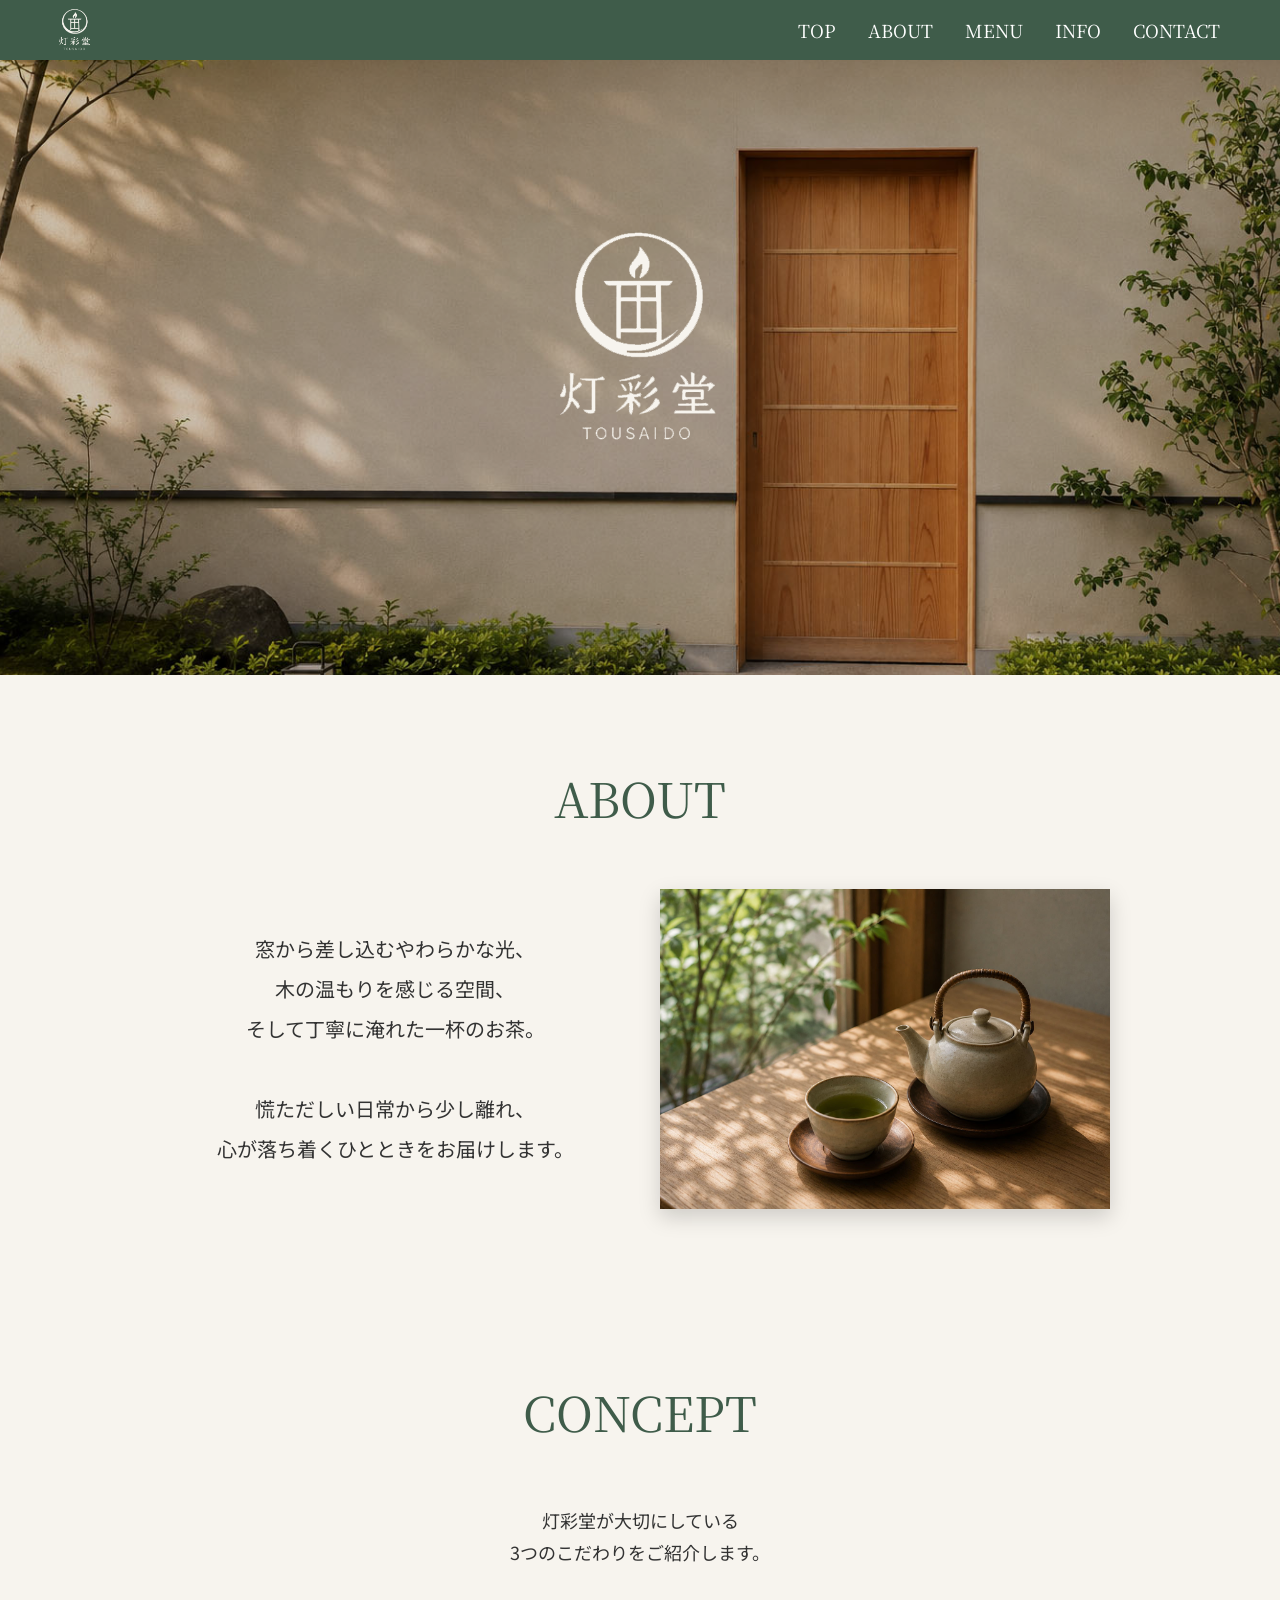
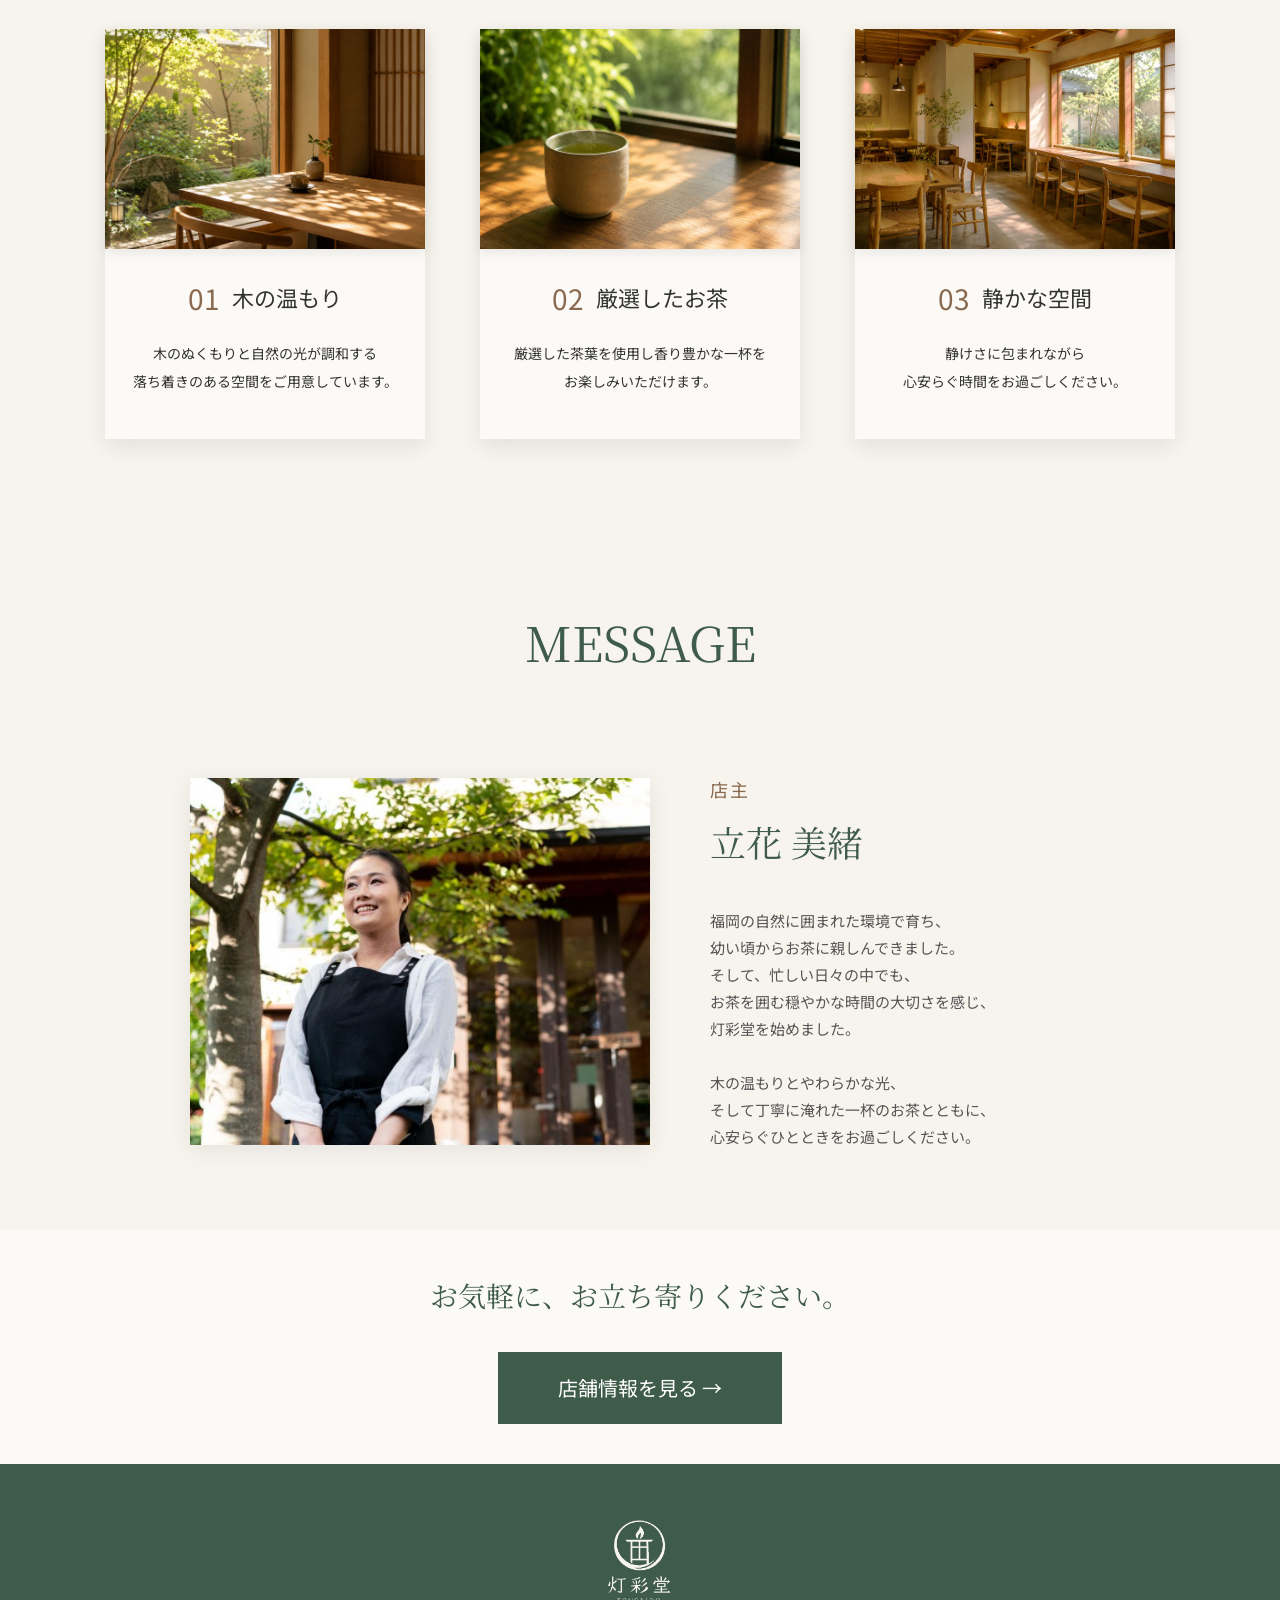
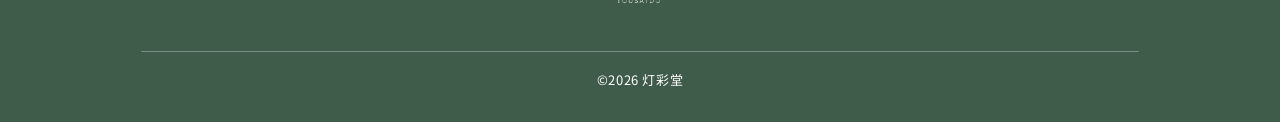
==== about.html @ c16ab64c "first commit" ====
<!DOCTYPE html>
<html lang="ja">
<head>
    <meta charset="UTF-8">
    <meta name="viewport" content="width=device-width, initial-scale=1.0">
    <title>灯彩堂</title>
    <link rel="preconnect" href="https://fonts.googleapis.com">
    <link rel="preconnect" href="https://fonts.gstatic.com" crossorigin>
    <link href="https://fonts.googleapis.com/css2?family=Noto+Sans+JP:wght@300;400;500&family=Noto+Serif+JP:wght@400;500;600&display=swap" rel="stylesheet">
    <link rel="stylesheet" href="css/reset.css">
    <link rel="stylesheet" href="css/style.css">
    <script src="js/script.js" defer></script>
</head>
<body>
    <header class="header-top">
        <h1 class="header-logo">
            <a href="index.html">
                <img src="image/logo/logo-white2.png" alt="灯彩堂">
            </a>
        </h1>
           <button class="hamburger">
                <span></span>
                <span></span>
                <span></span>
           </button>
            <nav class="header-nav">
                <ul>
                    <li class="nav-item"><a href="index.html">TOP</a></li>
                    <li class="nav-item"><a href="about.html">ABOUT</a></li>
                    <li class="nav-item"><a href="menu.html">MENU</a></li>
                    <li class="nav-item"><a href="info.html">INFO</a></li>
                    <li class="nav-item"><a href="contact.html">CONTACT</a></li>
                </ul>
            </nav>
    </header>
    <main>
    <!-- FVここから↓↓ -->
            <section id="fv">
                <div class="fv-images">
                    <img src="image/top-image.jpg" alt="店外の様子">
                </div>
                <div class="fv-content">
                    <h1>
                        <a href="index.html">
                            <img src="image/logo/logo-white2.png" alt="灯彩堂のロゴ">
                        </a>
                    </h1>
                </div>
            </section>
    <!-- FVここまで↑↑ -->

    <!-- ABOUTここから↓↓ -->
     <section id="about">
         <div class="container">
            <div class="section-title">
                <h2>ABOUT</h2>
            </div>
            <div class="about-inner">
                <p class="about-text fade-up">
                    窓から差し込むやわらかな光、<br>
                    木の温もりを感じる空間、<br>
                    そして丁寧に淹れた一杯のお茶。<br>
                    <br>
                    慌ただしい日常から少し離れ、<br>
                    心が落ち着くひとときをお届けします。
                </p>
                <div class="about-image fade-up">
                    <img src="image/about-tea-window.jpg" alt="急須とお茶">
                </div>
            </div>
         </div>
     </section>
    <!-- ABOUTここまで↑↑ -->

    <!-- CONCEPTここから↓↓ -->
     <section id="concept">
        <div class="container">
            <div class="section-title">
                <h2>CONCEPT</h2>
            </div>
            <p class="concept-text fade-up">
                灯彩堂が大切にしている<br>3つのこだわりをご紹介します。
            </p>
            <div class="concept-list">
                <article class="concept-card fade-up">
                    <div class="concept-image">
                        <img src="image/about-concept-01.jpg" alt="窓際席">
                    </div>
                    <div class="concept-content">
                         <div class="concept-heading">
                            <h3 class="number">01</h3>
                                <div class="concept-name">木の温もり</div>
                        </div>
                        <p class="concept-description">
                            木のぬくもりと自然の光が調和する<span class="pc-br"><br></span>
                            落ち着きのある空間をご用意しています。
                        </p>
                    </div>
                </article>
                <article class="concept-card fade-up">
                    <div class="concept-image">
                        <img src="image/about-concept-02.jpg" alt="お茶">
                    </div>
                    <div class="concept-content">
                         <div class="concept-heading">
                            <h3 class="number">02</h3>
                            <div class="concept-name">厳選したお茶</div>
                        </div>
                            <p class="concept-description">
                              厳選した茶葉を使用し香り豊かな一杯を<span class="pc-br"><br></span>
                              お楽しみいただけます。
                            </p>
                    </div>
                </article>
                <article class="concept-card fade-up">
                    <div class="concept-image">
                        <img src="image/info-interior-main.jpg" alt="店内の様子">
                    </div>
                    <div class="concept-content">
                         <div class="concept-heading">
                            <h3 class="number">03</h3>
                            <div class="concept-name">静かな空間</div>
                        </div>
                            <p class="concept-description">
                                静けさに包まれながら<br>
                                心安らぐ時間をお過ごしください。
                            </p>
                    </div>
                </article>
            </div>
        </div>
     </section>
    <!-- CONCEPTここまで↑↑ -->

    <!-- MESSAGEここから↓↓ -->
     <section id="message">
        <div class="container">
            <div class="section-title">
                <h2>MESSAGE</h2>
            </div>
                <div class="message-wrapper">
                    <div class="message-image fade-up">
                        <img src="image/about-message.jpg" alt="店主からのメッセージ">
                    </div>
                    <div class="message-content fade-up">
                        <div class="owner-profile">
                           <p class="owner-label">店主</p>
                              <h3 class="owner-name">立花 美緒</h3>
                        </div>
                        <p class="owner-description">
                            福岡の自然に囲まれた環境で育ち、<br>幼い頃からお茶に親しんできました。<br>
                            そして、忙しい日々の中でも、<br>
                            お茶を囲む穏やかな時間の大切さを感じ、<br>
                            灯彩堂を始めました。<br>
                            <br>
                            木の温もりとやわらかな光、<br>
                            そして丁寧に淹れた一杯のお茶とともに、<br>
                            心安らぐひとときをお過ごしください。
                        </p>
                    </div>
                </div>
        </div>
     </section>
    <!-- MESSAGEここまで↑↑ -->

    <!-- CTAここから↓↓ -->
    <section id="cta">
        <div class="container">
            <div class="cta-content">
                <h2>お気軽に、お立ち寄りください。</h2>
                        <a href="info.html" class="cta-btn">店舗情報を見る →</a>
            </div>
       </div>   
    </section>
    <!-- CTAここまで↑↑ -->
    </main>
        <a href="#fv" class="page-top">
            ↑
            <span>TOP</span>
        </a>
    <footer>
        
        <div class="footer-logo">
            <img src="image/logo/logo-white2.png" alt="灯彩堂のロゴ">
        </div>
        <hr>
        <p class="copyright">&copy;2026 灯彩堂</p>
    </footer>
</body>
---- css/style.css ----
@charset "UTF-8";
/* ==========================
   共通設定
========================== */
html{
    scroll-behavior: smooth;
}
body{
    font-family: "Noto Sans JP", sans-serif;
    font-size: 16px;
    line-height: 1.8;
    color: #333333;
    background-color: #F7F4EE;
}
img{
    width: 100%;
    display: block;
}
a{
    text-decoration: none;
    color: inherit;
}
li{
    list-style: none;
}
body{
    overflow-x: hidden;
}
/* ==========================
   共通レイアウト
========================== */

section{
    padding: 80px 20px;
}
.container{
    max-width: 1200px;
    margin: 0 auto;
}
/* ==========================
   共通見出し
========================== */
.section-title{
    text-align: center;
    margin-bottom: 48px;
}
.section-title h2{
    font-family: "Noto Serif JP", serif;
    font-size: 32px;
    color: #3F5C4A;
}
/* ==========================
HEADER
========================== */
.header-top{
    position: fixed;
    top: 0;
    left: 0;
    width: 100%;
    height: 60px;
    background-color: #3F5C4A;
    z-index: 1000;
}
.header-logo{
    display: none;
}
.hamburger{
    position: absolute;
    top: 20px;
    right: 20px;
    background: none;
    border: none;
    cursor: pointer; 
    z-index: 1000;
}
.hamburger span{
    display: block;
    width: 28px;
    height: 2px;
    background-color: #ffffff;
    margin-bottom: 8px;
    transition: 0.3s;
}
.hamburger span:last-child{
    margin-bottom: 0;
}
/* ==========================
SP HEADER
========================== */
.header-nav{
    position: fixed;
    top: 0;
    left: 0;
    width: 100%;
    height: 100vh;
    background-color: #3F5C4A;
    transform: translateX(100%);
    transition: transform 0.8s ease-in-out;
    z-index: 999;
}
.header-nav.active{
    transform: translateX(0);
}
.header-nav ul{
    height: 100vh;
    display: flex;
    flex-direction: column;
    justify-content: center;
    text-align: center;
    font-size: 24px;
    padding-top: 40px;
}
.nav-item{
    opacity: 0;
    transform: translateY(20px);
}
.header-nav.active .nav-item{
    opacity: 1;
    transform: translateY(0);
    transition: all 0.8s ease;
}
.header-nav.active .nav-item:nth-child(1){
    transition-delay: 0.1s;
}
.header-nav.active .nav-item:nth-child(2){
    transition-delay: 0.2s;
}
.header-nav.active .nav-item:nth-child(3){
    transition-delay: 0.3s;
}
.header-nav.active .nav-item:nth-child(4){
    transition-delay: 0.4s;
}
.header-nav.active .nav-item:nth-child(5){
    transition-delay: 0.5s;
}
.header-nav li{
    margin-bottom: 24px;
}
.header-nav a{
    color: #ffffff;
    font-family: "Noto Serif JP", serif;
    position: relative;
    transition: opacity 0.3s ease;
}
.header-nav a::after{
    content: "";
    position: absolute;
    left: 0%;
    bottom: -5px;
    width: 100%;
    height: 1px;
    background-color: #ffffff;
    transform: scaleX(0);
    transition: transform 0.5s ease;
}
.header-nav a:hover::after{
    transform: scaleX(1);
    opacity: 0.8;
}
.hamburger.active span:nth-child(1){
    transform: rotate(45deg);
    position: relative;
    top: 10px;
}
.hamburger.active span:nth-child(2){
    opacity: 0;
}
.hamburger.active span:nth-child(3){
    transform: rotate(-45deg);
    position: relative;
    top: -10px;
}
/* ==========================
   FV
========================== */
#fv{
    height: 100vh;
    position: relative;
    padding: 0;
}
#fv::after{
    content: "";
    position: absolute;
    top: 0;
    left: 0;
    width: 100%;
    height: 100%;
    background-color: rgba(0,0,0,0.2);
    z-index: 1;
}
.fv-images{
    height: 100%;
    width: 100%;
    overflow: hidden;
    position: relative;
    z-index: 0;
}
.fv-images img{
    width: 100%;
    height: 100%;
    object-fit: cover;
    object-position: 70% 20%;
    transform: scale(1.15);
    position: absolute;
    top: 0;
    left: 0;
    opacity: 0;
    transition: opacity 2s ease;
}       
.fv-images img.active{
    opacity: 1;
}
.fv-content{
    position: absolute;
    top: 50%;
    left: 50%;
    transform: translate(-50%, -50%);
    z-index: 2;
}

.fv-content h1 img{
    width: 250px;
}
.fv-scroll{
    position: absolute;
    bottom: 25px;
    left: 50%;
    transform: translateX(-50%);
    font-size: 12px;
    color: #ffffff;
    letter-spacing: 0.1em;
    z-index: 2;
}
.fv-scroll::after{
    content: "";
    display: block;
    width: 1px;
    height: 80px;
    background-color: #ffffff;
    margin: 8px auto 0;
    animation: scrollLine 3s ease-in-out infinite;
}
/* ==========================
   ABOUT
========================== */
#about{
    text-align: center;
}
.top-about-text{
    font-size: 14px;
    max-width: 320px;
    margin: 0 auto 32px;
}
.top-about-image{
    width: 90%;
    margin: 0 auto 24px;
}
.top-about-image img{
    box-shadow: 0 8px 20px rgba(0,0,0,0.17);
}
.top-about-link a{
    display: inline-block;
    border-bottom: 1px solid #8A6A4F;
    padding-bottom: 5px;
    padding: 0 12px 4px;
}
.top-about-link{
    margin-top: 32px;
    text-align: center;
 
}
/* ==========================
   MENU
========================== */
#menu{
    text-align: center;
}
.menu-text{
    margin-bottom: 40px;
    font-size: 14px;
}
.menu-card{
    background-color: #FCFAF6;
    box-shadow: 0 8px 20px rgba(0,0,0,0.18);
    margin-bottom: 24px;
    padding-bottom: 20px;
    overflow: hidden;
}
.menu-card img{
    margin-bottom: 16px;
}
.menu-card h3{
    font-size: 18px;
    margin-bottom: 8px;
}
.menu-description{
    font-size: 13px;
    padding: 0 16px;
}
.menu-price{
    font-size: 16px;
}
.menu-link{
    text-align: center;
    margin-top: 32px;
    padding: 0 12px 4px;
}
.menu-link a{
    display: inline-block;
    padding-bottom: 4px;
    border-bottom: 1px solid #8A6A4F;
    font-size: 14px;
}
.matcha{
    width: 130%;
    transform: translateX(-30px);
}
.hojicha{
    width: 140%;
    transform: translateX(-3px);
}
.parfait{
    width: 100%;
}
/* ==========================
   INFO
========================== */

#info{
    text-align: center;
}
.info-text{
    margin-bottom: 40px;
    font-size: 14px;
}
.info-image,
.info-map{
    width: 90%;
    margin: 0 auto 30px;
    height: 300px;
} 
.info-map iframe{
    width: 100%;
    height: 100%;
    display: block;
    box-shadow: 0 8px 20px rgba(0,0,0,0.18);
}
.info-image img,
.info-map img{
    box-shadow: 0 8px 20px rgba(0,0,0,0.18);
}
.info-image img{
    height: 100%;
    object-fit: cover;
}
.info-right{
    margin-bottom: 24px;
}
.info-card{
    width: 90%;
    margin: 0 auto 32px;
    background-color: #FCFAF6;
    box-shadow: 0 8px 20px rgba(0,0,0,0.18);
    padding: 36px;
}
.info-item{
    display: flex;
    gap: 16px;
    text-align: left;
    margin-bottom: 24px;
    align-items: center;
}
.info-item:last-child{
    margin-bottom: 0;
}
.info-item img{
    width: 25px;
    height: 25px;
    flex-shrink: 0;
    margin-top: 4px;
}
.info-link{
    text-align: center;
    margin-top: 32px;
}
.info-link a{
    display: inline-block;
    font-size: 14px;
    padding: 0 12px 4px;
    border-bottom: 1px solid #8A6A4F;
}
/* ==========================
   CONTACT
========================== */
#contact{
    text-align: center;
}
.contact-text{
    font-size: 14px;
    margin-bottom: 40px;
}
form{
    width: 90%;
    margin: 0 auto;
}
.form-group{
    margin-bottom: 24px;
    text-align: left;
}
.form-group label{
    display: block;
    margin-bottom: 8px;
    font-size: 14px;
    font-weight: 500;
}
.form-group input,
.form-group textarea{
    width: 100%;
    padding: 14px;
    border: 1px solid #D8D2C8;
    background-color: #FCFAF6;
    font-size: 14px;
}
.form-group textarea{
    height: 160px;
    resize: none;
}
.contact-btn{
    width: 140px;
    padding: 14px 0;
    border: none;
    background-color: #3F5C4A;
    color: #ffffff;
    cursor: pointer;
    font-size: 14px;
}
.form-group:last-of-type{
    margin-bottom: 40px;
}
/* ==========================
  FOOTER
========================== */
footer{
    background-color: #3F5C4A;
    text-align: center;
    padding: 24px 16px;
}
.footer-logo{
    margin-bottom: 20px;
}
.footer-logo img{
    width: 100px;
    margin: 0 auto;
}
footer hr{
    border: none;
    border-top: 1px solid rgba(255,255,255,0.3);
    width: 80%;
    margin: 0 auto 16px;
}
.copyright{
    color: #ffffff;
    font-size: 12px;
    margin-top: 12px;
}
/* ==========================
   PAGE TOP
========================== */
.page-top{
    position: fixed;
    right: 20px;
    bottom: 20px;
    width: 50px;
    height: 50px;
    background-color: #3F5C4A;
    color: #ffffff;
    border: 1px solid #F7F4EE;
    border-radius: 50%;
    display: flex;
    flex-direction: column;
    justify-content: center;
    align-items: center;
    gap: 0;
    font-size: 13px;
    opacity: 0;
    visibility: hidden;
}
.page-top:hover{
    opacity: 0.8;
}
.page-top span{
    line-height: 1;
    margin-bottom: 10px ;
}
.page-top.show{
    opacity: 1;
    visibility: visible;
}
/* ==========================
   Animation
========================== */

/* ==========================
Fade Up    
========================== */
/* スクロールしたらふわっと出る */
.fade-up{
    opacity: 0;
    visibility: hidden;
    transform: translateY(120px);
    transition:
    opacity 0.8s ease,
    transform 1.2s ease;
}
.fade-up.show{
    opacity: 1;
    visibility: visible;
    transform: translateY(0);
}
/* ==========================
Delay   
========================== */
/* 出るタイミングをずらす */
.delay1{
    transition-delay: 0s;
}
.delay2{
    transition-delay: 0.4s;
}
.delay3{
    transition-delay: 0.8s;
}
/* ==========================
Scroll Animation   
========================== */
/* FVのSCROLL線が伸び縮みする */

@keyframes scrollLine{
    0%{
        transform: scaleY(0);
        transform-origin: top;
    }
    50%{
        transform: scaleY(1);
        transform-origin: top;
    }
    51%{
        transform-origin: bottom;
    }
    100%{
        transform: scaleY(0);
        transform-origin: bottom;
    }
}

/* ==========================
   PC
========================== */

@media screen and (min-width: 768px){
/* ==========================
   PC HEADER
========================== */
    .header-nav li{
        margin-bottom: 0;
    }
    .header-top{
        display: flex;
        justify-content: space-between;
        align-items: center;
        padding: 0 60px 0 40px;
    }
    .header-logo{
        display: block;
        flex-shrink: 0;
    }
    .header-logo img{
        width: 70px;
    }
    .section-title h2{
        font-size: 48px;
    }
    .hamburger{
        display: none;
    }
    .header-nav{
        position: static;
        width: auto;
        height: auto;
        transform: translateX(0);
        background: transparent;
    }
    .header-nav ul{
        height: auto;
        display: flex;
        flex-direction: row;
        align-items: center;
        gap: 32px;
        padding-top: 0;
        font-size: 18px;
    }
    .nav-item{
        opacity: 1;
        transform: none;
    }
/* ==========================
   PC FV
========================== */
    .fv-content h1 img{
        width: 350px;
    }
    .fv-scroll{
        bottom: 20px;
    }
    .fv-scroll::after{
        height: 100px;
    }
    .fv-images img{
        object-position: center;
    }
/* ==========================
   PC ABOUT
========================== */
.top-about-content{
    display: flex;
    align-items: center;
    justify-content: center;
    gap: 60px;
}
.top-about-left{
    width: 50%;
    padding-left: 0;
    display: flex;
    flex-direction: column;
    align-items: center;
}
.top-about-image{
    width: 50%;
    margin: 0 auto;
}
.top-about-text{
    font-size: 20px;
    line-height: 2.2;
    text-align: center;
     max-width: none;
    width: 100%;
}
.top-about-link{
    width: fit-content;
    margin-top: -70px;
    margin-left: 120px;
}
.top-about-link a{
    display: inline-block;
    font-size: 18px;
    padding: 0 16px 4px;
    border-bottom: 1px solid #8A6A4F;
}
/* ==========================
   PC MENU
========================== */
    .menu-text{
        font-size: 20px;
        margin-bottom: 60px;
    }
    .menu-link a{
        text-align: center;
        margin-top: 30px;
        font-size: 18px;
        padding: 0 12px 4px;
    }
    .menu-list{
        display: flex;
        justify-content: center;
        gap: 40px;
        margin-top: 48px;
    }
    .menu-card{
        width: 350px;
        overflow: hidden;
    }
    .menu-img{
        width: 100%;
        height: 200px;
        object-fit: cover;
    }
    .menu-card h3{
        font-size: 24px;
        padding-top: 15px;
    }
    .menu-price{
        font-size: 20px;
    }
    .menu-description{
        font-size: 17px;
        line-height: 1.5;
        margin-top: 12px;
    }
    .matcha{
        width: 135%;
        height: 240px;
        object-fit: cover;
        transform: translateX(-35px);
        object-position: center bottom;
    }
    .hojicha{
        width: 140%;
        height: 240px;
        object-fit: cover;
        transform: translateX(-3px);
        object-position: center 80%;
    }
    .parfait{
        width: 100%;
        height: 240px;
        object-fit: cover;
        object-position: center 80%;
    }
/* ==========================
   PC INFO
========================== */
    .info-content{
        display: flex;
        gap: 24px;
        max-width: 1000px;
        margin: 0 auto;
    }
    .info-map{
        width: 50%;
        height: 660px;
    }
    .info-map img{
        height: 100%;
        object-fit: cover;
    }
    .info-map iframe{
        height: 100%;
    }
    .info-right{
        width: 50%;
        display: flex;
        flex-direction: column;
    }
    .info-image{
        margin-bottom: 8px;
        height: auto;
    }
    .info-image img{
        height: 250px;
        object-fit: cover;
        display: block;
        width: 100%;
    }
    .info-card{
        flex: 1;
        padding: 50px;
    }
    .info-title{
        font-size: 18px;
        color: #8A6A4F;
        margin-bottom: 6px;
        font-weight: 500;
    }
    .info-detail{
        font-size: 16px;
        line-height: 1.2;
    }
    .info-item img{
        width: 32px;
        height: 32px;
    }
    .info-text{
        margin-bottom: 60px;
        font-size: 20px;
    }
    .info-link a{
        text-align: center;
        font-size: 18px;
        padding: 0 12px 4px;
        margin-bottom: -30px;
    }
/* ==========================
   PC CONTACT
========================== */
    form{
        max-width: 700px;
        margin: 0 auto;
    }
    .contact-text{
        font-size: 20px;
        margin-bottom: 60px;
    }
    .form-group label{
        font-size: 16px;
    }
    .form-group input,
    .form-group textarea{
        padding: 16px;
        font-size: 16px;
    }
    .contact-btn{
        width: 180px;
        padding: 12px 0;
        font-size: 20px;
    }
    .form-group{
        margin-bottom: 32px;
    }
/* ==========================
   PC FOOTER
========================== */

    footer{
        padding: 30px 16px;
    }
    .footer-logo img{
        width: 140px;
        margin: 0 auto;
    }
    footer hr{
        width: 80%;
    }
    .copyright{
        font-size: 13px;
        letter-spacing: 0.05em;
    }
/* ==========================
   PC PAGE TOP
========================== */

    .page-top{
        width: 70px;
        height: 70px;
        font-size: 18px;
    }

    .page-top span{
        font-size: 14px;
    }
}

/* ==========================
   ABOUT PAGE
========================== */
#fv{
    height: 75vh;
}
.fv-content img{
    width: 180px;
}
/* ==========================
   ABOUT
========================== */
.about-text{
    text-align: center;
}
.about-image{
    margin-top: 32px;
}
/* ==========================
   CONCEPT
========================== */
.concept-text{
    text-align: center;
}
.concept-list{
    margin-top: 40px;
}
.concept-card{
    margin-bottom: 40px;
}
.concept-image{
    margin-top: 0px;
}
.concept-card{
    display: flex;
    gap: 16px;
    align-items: center;
    margin-bottom: 40px;
}
.concept-card{
    display: flex;
    align-items: center;
    gap: 16px;
    margin-bottom: 40px;
}   
.concept-content{
    width: 60%;
}
.concept-image{
    width: 180px;
}
.concept-image img{
    width: 100%;
    height: 120px;
    display: block;
    box-shadow: 0 4px 12px rgba(0,0,0,.08);
    object-fit: cover;
}
.concept-description{
    font-size: 12px;
    line-height: 1.8;
}
.number{
    font-size: 20px;
    color: #8A6A4F;
}
.concept-name{
    font-size: 18px;
}
.concept-description{
    font-size: 11px;
    line-height: 1.8;
}
/* ==========================
   MESSAGE
========================== */
.message-image{
    max-width: 500px;
    margin: 0 auto 32px;
}
.message-image img{
    width: 100%;
    display: block;
    box-shadow: 0 4px 24px rgba(0,0,0,.08);
}
.message-text{
    font-size: 14px;
    line-height: 1.8;
    padding-top: 20px;
}
.message-content{
    text-align: center;
}
.owner-profile{
    margin-bottom: 24px;
}
.owner-label{
    font-size: 14px;
    color: #8A6A4F;
    margin-bottom: 4px;
}
.owner-name{
    font-family: "Noto Serif JP", serif;
    font-size: 24px;
    color: #3F5C4A;
    font-weight: 400;
}
.owner-description{
    font-size: 14px;
    line-height: 2;
    margin-top: 24px;
}
/* ==========================
   CTA
========================== */
#cta{
    text-align: center;
    background-color: #FCFAF6;
    padding: 28px 15px;
}
.cta-content{
    max-width: 500px;
    margin: 0 auto;
}
.cta-content h2{
    font-family: "Noto Serif JP", serif;
    font-size: 20px;
    margin-bottom: 24px;
    color: #3F5C4A;
}
.cta-btn{
    display: inline-block;
    background-color: #3F5C4A;
    color: #ffffff;
    padding: 14px 40px;
    transition: .3s;
}
.cta-btn:hover{
    opacity: .8;
}
/* ==========================
   ABOUT PAGE PC
========================== */
@media screen and (min-width: 768px){

.header-top{
    padding: 0 60px 0 40px;
}
.header-nav ul{
    font-size: 18px;
}

#about .container{
    max-width: 1000px;
}
.about-inner{
    display: flex;
    align-items: center;
    justify-content: center;
    gap: 40px;
}
.about-text{
    width: 45%;
    margin: 0;
    font-size: 20px;
    line-height: 2;
    text-align: center;
}
.about-image{
    width: 45%;
    margin: 0;
}
.about-image img{
    width: 100%;
    height: 320px;
    object-fit: cover;
    box-shadow: 0 8px 20px rgba(0,0,0,.17);
}

/* ==========================
   PC CONCEPT
========================== */

#concept .container{
    max-width: 1200px;
}
.concept-text{
    font-size: 18px;
    margin-bottom: 60px;
}
.concept-list{
    display: flex;
    justify-content: center;
    gap: 55px;
    margin-top: 0;
}
.concept-card{
    width: 320px;
    background-color: #FCFAF6;
    box-shadow: 0 8px 20px rgba(0,0,0,.08);
    padding-bottom: 20px;
    margin-bottom: 0;
    display: block;
}
.concept-image{
    width: 100%;
    margin-bottom: 24px;
}
.concept-image img{
    width: 100%;
    height: 220px;
    object-fit: cover;
    display: block;
}
.concept-content{
    width: 100%;
    padding: 0 24px 24px 24px;
    text-align: center;
}
.number{
    font-size: 28px;
    margin-bottom: 8px;
    margin: 0;
}
.concept-name{
    font-size: 22px;
    margin-bottom: 16px;
    margin: 0;
}
.concept-description{
    font-size: 14px;
    line-height: 2;
    text-align: center;
}
.pc-br{
    display: inline;
}
.concept-heading{
    display: flex;
    justify-content: center;
    align-items: center;
    gap: 12px;
    margin-bottom: 16px;
}
/* ==========================
   PC MESSAGE
========================== */
.message-wrapper{
    display: flex;
    align-items: center;
    justify-content: center;
    gap: 60px;
    padding-top: 40px;
}
.message-image{
    width: 460px;
    margin: 0;
}
.message-image img{
    width: 100%;
    height: 367px;
    object-fit: cover;
}
.message-content{
    width: 380px;
    text-align: left;
}
.owner-profile{
    margin-bottom: 32px;
}
.owner-label{
    font-size: 18px;
    color: #8A6A4F;
    letter-spacing: .1em;
}
.owner-name{
    font-family: "Noto Serif JP", serif;
    font-size: 36px;
    font-weight: 400;
    color: #3F5C4A;
    margin: 0;
}
.owner-description{
    font-size: 15px;
    line-height: 1.8;
    color: #555555;
}
/* ==========================
   PC CTA
========================== */
#cta{
    text-align: center;
    padding: 40px 20px;
    background-color: #FCFAF6;
}
.cta-content{
    max-width: 600px;
    margin: 0 auto;
}
.cta-content h2{
    font-family: "Noto Serif JP", serif;
    font-size: 28px;
    font-weight: 400;
    color: #3F5C4A;
    margin-bottom: 32px;
}
.cta-btn{
    display: inline-block;
    background-color: #3F5C4A;
    color: #ffffff;
    padding: 18px 60px;
    font-size: 20px;
    transition: .3s;
}
.cta-btn:hover{
    opacity: .8;
}
}
/* ==========================
   MENU PAGE FV
========================== */
#fv{
    height: 75vh;
}
.fv-images img{
    width: 100%;
    height: 100%;
    object-fit: cover;
}
.fv-content img{
    width: 180px;
}
/* ==========================
   DRINK / SWEETS 共通
========================== */
#drink,
#sweets{
    text-align: center;
}
#drink .menu-list,
#sweets .menu-list{
    margin-top: 40px;
    display: block;
}
.menu-card{
    background-color: #FCFAF6;
    box-shadow: 0 8px 20px rgba(0,0,0,0.18);
    margin-bottom: 24px;
    overflow: hidden;
    padding-bottom: 20px;
}
.menu-card img{
    width: 100%;
    height: 220px;
    object-fit: cover;
    margin-bottom: 16px;
}
.menu-card h3{
    font-size: 20px;
    margin-bottom: 8px;
}
.menu-price{
    font-size: 16px;
    margin-bottom: 12px;
}
.menu-description{
    font-size: 14px;
    line-height: 1.8;
    padding: 0 20px;
}
.hojicha-latte{
    object-fit: cover;
    object-position: center center;
    transform: scale(1.2);
}
/* ==========================
   SWEETS
========================== */
#sweets{
    padding-top: 0;
}
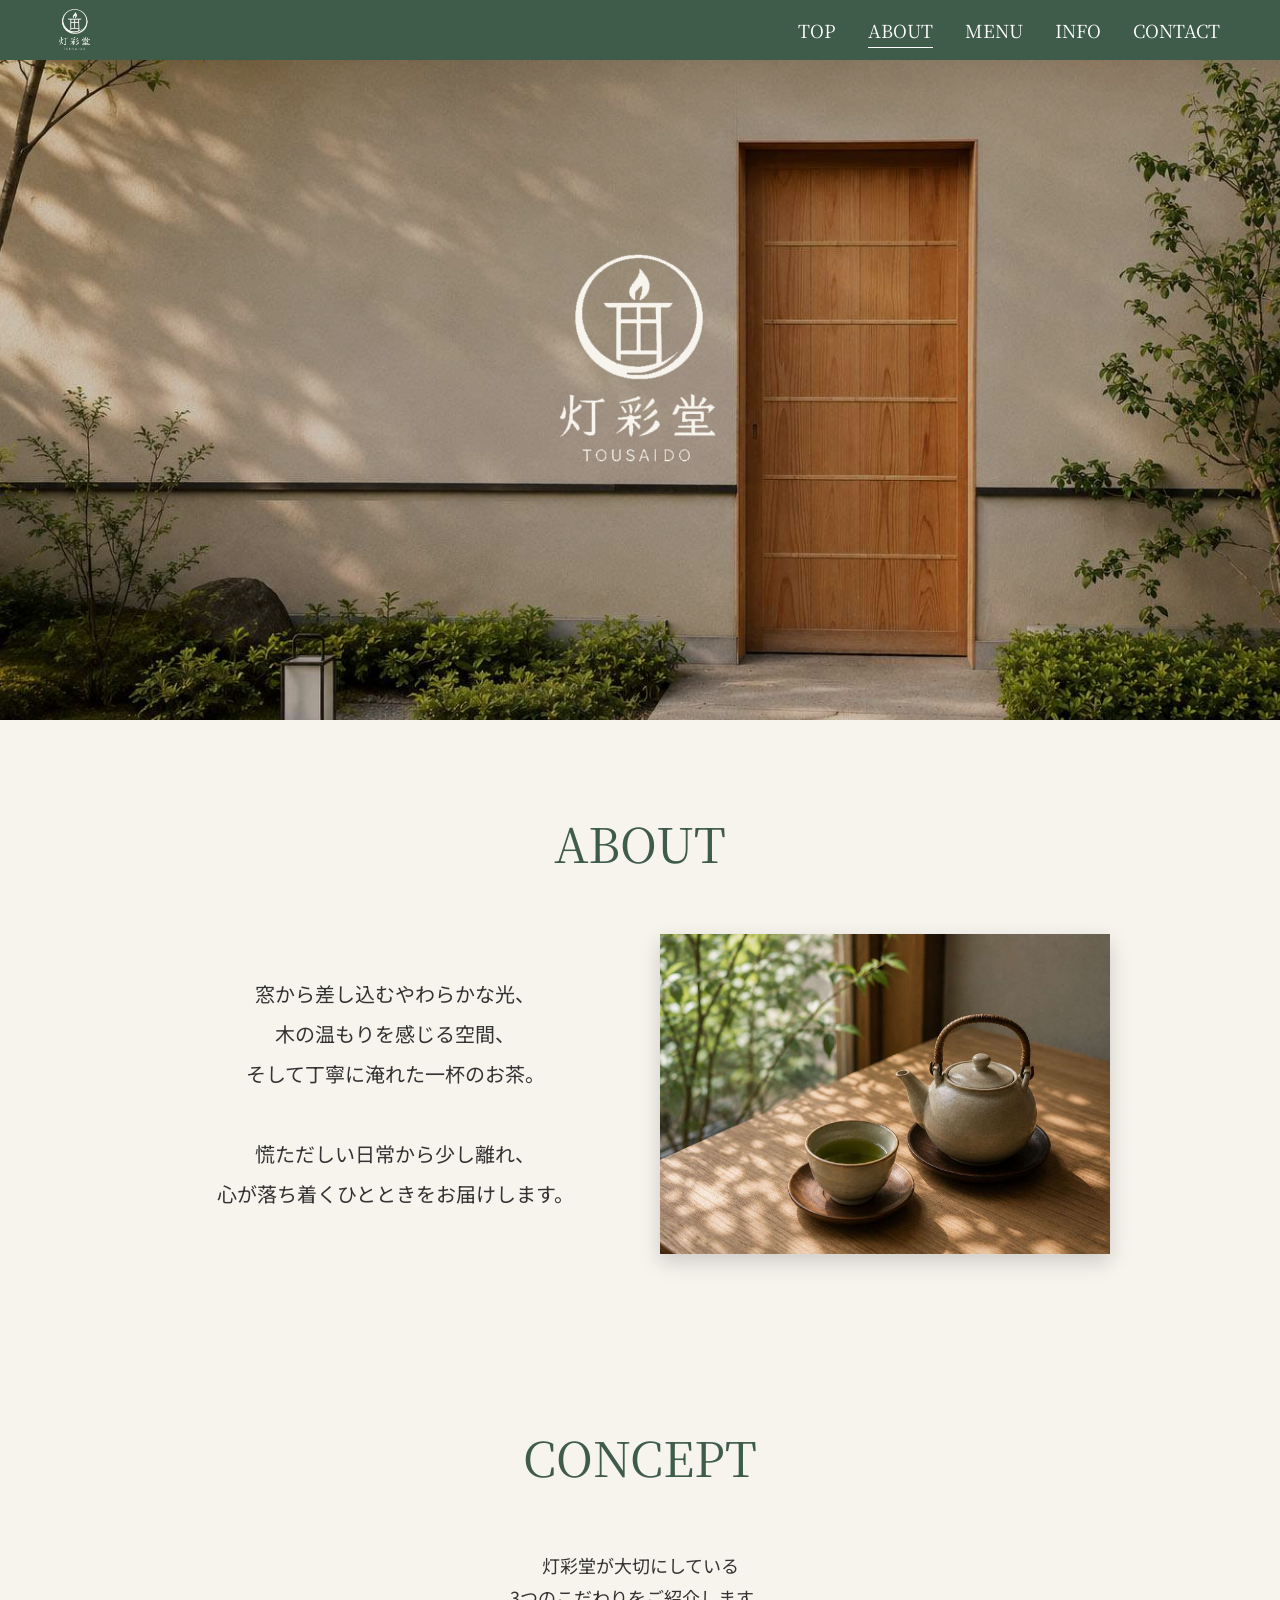
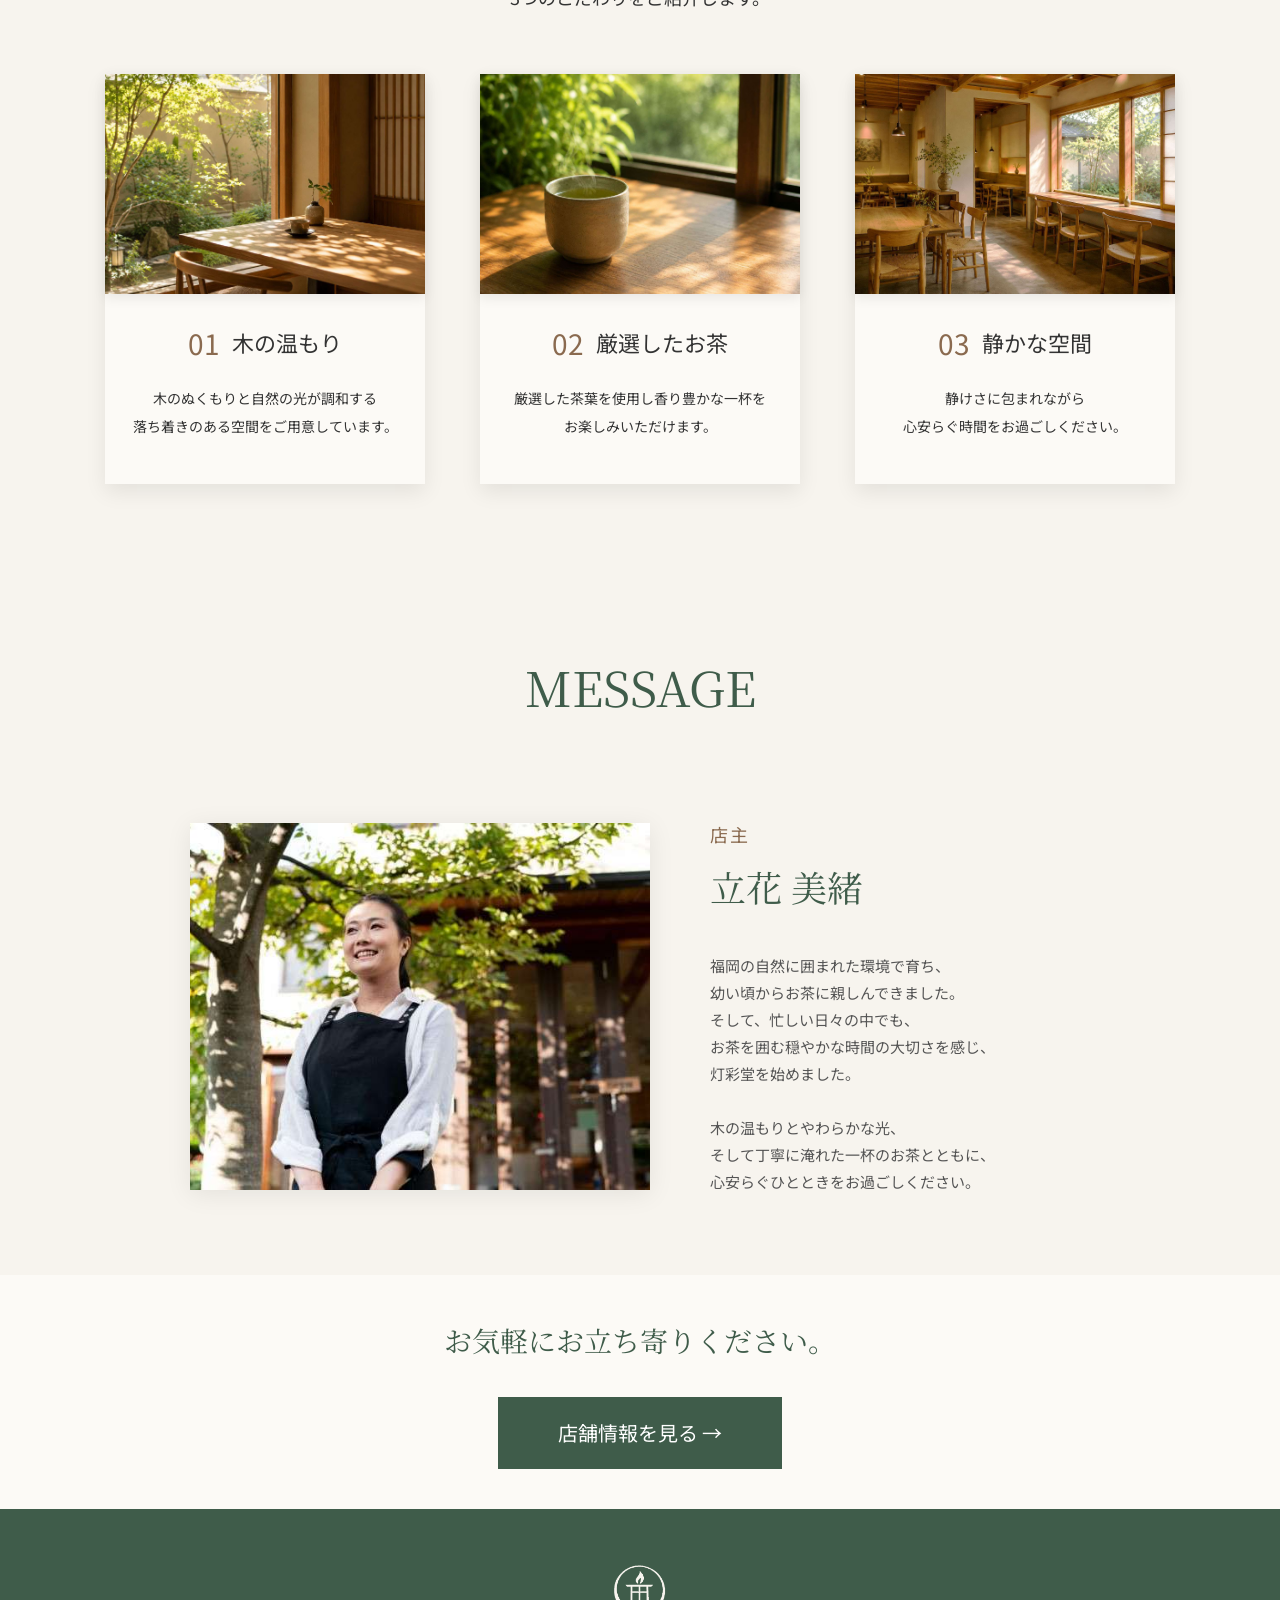
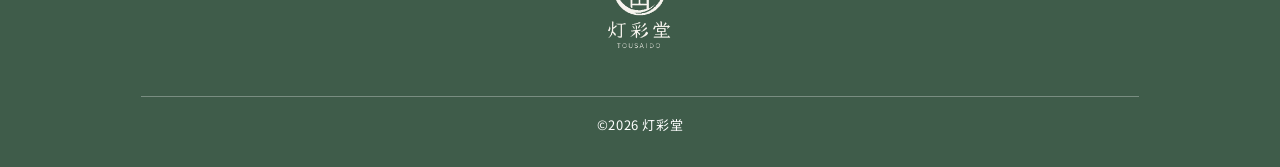
==== commit 45556b8d: "メニュー、店舗情報、お問い合わせの追加" ====
--- a/about.html
+++ b/about.html
@@ -1,189 +1,198 @@
-<!DOCTYPE html>
+<!doctype html>
 <html lang="ja">
-<head>
-    <meta charset="UTF-8">
-    <meta name="viewport" content="width=device-width, initial-scale=1.0">
+  <head>
+    <meta charset="UTF-8" />
+    <meta name="viewport" content="width=device-width, initial-scale=1.0" />
     <title>灯彩堂</title>
-    <link rel="preconnect" href="https://fonts.googleapis.com">
-    <link rel="preconnect" href="https://fonts.gstatic.com" crossorigin>
-    <link href="https://fonts.googleapis.com/css2?family=Noto+Sans+JP:wght@300;400;500&family=Noto+Serif+JP:wght@400;500;600&display=swap" rel="stylesheet">
-    <link rel="stylesheet" href="css/reset.css">
-    <link rel="stylesheet" href="css/style.css">
-    <script src="js/script.js" defer></script>
-</head>
-<body>
+    <link rel="preconnect" href="https://fonts.googleapis.com" />
+    <link rel="preconnect" href="https://fonts.gstatic.com" crossorigin />
+    <link
+      href="https://fonts.googleapis.com/css2?family=Noto+Sans+JP:wght@300;400;500&family=Noto+Serif+JP:wght@400;500;600&display=swap"
+      rel="stylesheet"
+    />
+    <link rel="stylesheet" href="css/reset.css" />
+    <link rel="stylesheet" href="css/about.css" />
+  </head>
+  <body>
     <header class="header-top">
-        <h1 class="header-logo">
-            <a href="index.html">
-                <img src="image/logo/logo-white2.png" alt="灯彩堂">
-            </a>
-        </h1>
-           <button class="hamburger">
-                <span></span>
-                <span></span>
-                <span></span>
-           </button>
-            <nav class="header-nav">
-                <ul>
-                    <li class="nav-item"><a href="index.html">TOP</a></li>
-                    <li class="nav-item"><a href="about.html">ABOUT</a></li>
-                    <li class="nav-item"><a href="menu.html">MENU</a></li>
-                    <li class="nav-item"><a href="info.html">INFO</a></li>
-                    <li class="nav-item"><a href="contact.html">CONTACT</a></li>
-                </ul>
-            </nav>
+      <h1 class="header-logo">
+        <a href="index.html">
+          <img src="image/logo/logo-white2.png" alt="灯彩堂" />
+        </a>
+      </h1>
+      <button class="hamburger">
+        <span></span>
+        <span></span>
+        <span></span>
+      </button>
+      <nav class="header-nav">
+        <ul>
+          <li class="nav-item"><a href="index.html">TOP</a></li>
+          <li class="nav-item"><a href="about.html" class="current">ABOUT</a></li>
+          <li class="nav-item"><a href="menu.html">MENU</a></li>
+          <li class="nav-item"><a href="info.html">INFO</a></li>
+          <li class="nav-item"><a href="contact.html">CONTACT</a></li>
+        </ul>
+      </nav>
     </header>
     <main>
-    <!-- FVここから↓↓ -->
-            <section id="fv">
-                <div class="fv-images">
-                    <img src="image/top-image.jpg" alt="店外の様子">
+      <!-- FVここから↓↓ -->
+      <section id="fv">
+        <div class="fv-images">
+          <img src="image/top-image.jpg" alt="店外の様子" />
+        </div>
+        <div class="fv-content">
+          <h1>
+            <a href="index.html">
+              <img src="image/logo/logo-white2.png" alt="灯彩堂のロゴ" />
+            </a>
+          </h1>
+        </div>
+      </section>
+      <!-- FVここまで↑↑ -->
+
+      <!-- ABOUTここから↓↓ -->
+      <section id="about">
+        <div class="container">
+          <div class="section-title">
+            <h2>ABOUT</h2>
+          </div>
+          <div class="about-inner">
+            <p class="about-text fade-up">
+              窓から差し込むやわらかな光、<br />
+              木の温もりを感じる空間、<br />
+              そして丁寧に淹れた一杯のお茶。<br />
+              <br />
+              慌ただしい日常から少し離れ、<br />
+              心が落ち着くひとときをお届けします。
+            </p>
+            <div class="about-image fade-up">
+              <img src="image/about-tea-window.jpg" alt="急須とお茶" />
+            </div>
+          </div>
+        </div>
+      </section>
+      <!-- ABOUTここまで↑↑ -->
+
+      <!-- CONCEPTここから↓↓ -->
+      <section id="concept">
+        <div class="container">
+          <div class="section-title">
+            <h2>CONCEPT</h2>
+          </div>
+          <p class="concept-text fade-up">
+            灯彩堂が大切にしている<br />3つのこだわりをご紹介します。
+          </p>
+          <div class="concept-list">
+            <article class="concept-card fade-up">
+              <div class="concept-image">
+                <img src="image/about-concept-01.jpg" alt="窓際席" />
+              </div>
+              <div class="concept-content">
+                <div class="concept-heading">
+                  <h3 class="number">01</h3>
+                  <div class="concept-name">木の温もり</div>
                 </div>
-                <div class="fv-content">
-                    <h1>
-                        <a href="index.html">
-                            <img src="image/logo/logo-white2.png" alt="灯彩堂のロゴ">
-                        </a>
-                    </h1>
+                <p class="concept-description">
+                  木のぬくもりと自然の光が調和する<span class="pc-br"
+                    ><br
+                  /></span>
+                  落ち着きのある空間をご用意しています。
+                </p>
+              </div>
+            </article>
+            <article class="concept-card fade-up">
+              <div class="concept-image">
+                <img src="image/about-concept-02.jpg" alt="お茶" />
+              </div>
+              <div class="concept-content">
+                <div class="concept-heading">
+                  <h3 class="number">02</h3>
+                  <div class="concept-name">厳選したお茶</div>
                 </div>
-            </section>
-    <!-- FVここまで↑↑ -->
+                <p class="concept-description">
+                  厳選した茶葉を使用し香り豊かな一杯を<span class="pc-br"
+                    ><br
+                  /></span>
+                  お楽しみいただけます。
+                </p>
+              </div>
+            </article>
+            <article class="concept-card fade-up">
+              <div class="concept-image">
+                <img src="image/info-interior-main.jpg" alt="店内の様子" />
+              </div>
+              <div class="concept-content">
+                <div class="concept-heading">
+                  <h3 class="number">03</h3>
+                  <div class="concept-name">静かな空間</div>
+                </div>
+                <p class="concept-description">
+                  静けさに包まれながら<br />
+                  心安らぐ時間をお過ごしください。
+                </p>
+              </div>
+            </article>
+          </div>
+        </div>
+      </section>
+      <!-- CONCEPTここまで↑↑ -->
 
-    <!-- ABOUTここから↓↓ -->
-     <section id="about">
-         <div class="container">
-            <div class="section-title">
-                <h2>ABOUT</h2>
+      <!-- MESSAGEここから↓↓ -->
+      <section id="message">
+        <div class="container">
+          <div class="section-title">
+            <h2>MESSAGE</h2>
+          </div>
+          <div class="message-wrapper">
+            <div class="message-image fade-up">
+              <img src="image/about-message.jpg" alt="店主からのメッセージ" />
             </div>
-            <div class="about-inner">
-                <p class="about-text fade-up">
-                    窓から差し込むやわらかな光、<br>
-                    木の温もりを感じる空間、<br>
-                    そして丁寧に淹れた一杯のお茶。<br>
-                    <br>
-                    慌ただしい日常から少し離れ、<br>
-                    心が落ち着くひとときをお届けします。
-                </p>
-                <div class="about-image fade-up">
-                    <img src="image/about-tea-window.jpg" alt="急須とお茶">
-                </div>
+            <div class="message-content fade-up">
+              <div class="owner-profile">
+                <p class="owner-label">店主</p>
+                <h3 class="owner-name">立花 美緒</h3>
+              </div>
+              <p class="owner-description">
+                福岡の自然に囲まれた環境で育ち、<br />幼い頃からお茶に親しんできました。<br />
+                そして、忙しい日々の中でも、<br />
+                お茶を囲む穏やかな時間の大切さを感じ、<br />
+                灯彩堂を始めました。<br />
+                <br />
+                木の温もりとやわらかな光、<br />
+                そして丁寧に淹れた一杯のお茶とともに、<br />
+                心安らぐひとときをお過ごしください。
+              </p>
             </div>
-         </div>
-     </section>
-    <!-- ABOUTここまで↑↑ -->
+          </div>
+        </div>
+      </section>
+      <!-- MESSAGEここまで↑↑ -->
 
-    <!-- CONCEPTここから↓↓ -->
-     <section id="concept">
+      <!-- CTAここから↓↓ -->
+      <section id="cta">
         <div class="container">
-            <div class="section-title">
-                <h2>CONCEPT</h2>
-            </div>
-            <p class="concept-text fade-up">
-                灯彩堂が大切にしている<br>3つのこだわりをご紹介します。
-            </p>
-            <div class="concept-list">
-                <article class="concept-card fade-up">
-                    <div class="concept-image">
-                        <img src="image/about-concept-01.jpg" alt="窓際席">
-                    </div>
-                    <div class="concept-content">
-                         <div class="concept-heading">
-                            <h3 class="number">01</h3>
-                                <div class="concept-name">木の温もり</div>
-                        </div>
-                        <p class="concept-description">
-                            木のぬくもりと自然の光が調和する<span class="pc-br"><br></span>
-                            落ち着きのある空間をご用意しています。
-                        </p>
-                    </div>
-                </article>
-                <article class="concept-card fade-up">
-                    <div class="concept-image">
-                        <img src="image/about-concept-02.jpg" alt="お茶">
-                    </div>
-                    <div class="concept-content">
-                         <div class="concept-heading">
-                            <h3 class="number">02</h3>
-                            <div class="concept-name">厳選したお茶</div>
-                        </div>
-                            <p class="concept-description">
-                              厳選した茶葉を使用し香り豊かな一杯を<span class="pc-br"><br></span>
-                              お楽しみいただけます。
-                            </p>
-                    </div>
-                </article>
-                <article class="concept-card fade-up">
-                    <div class="concept-image">
-                        <img src="image/info-interior-main.jpg" alt="店内の様子">
-                    </div>
-                    <div class="concept-content">
-                         <div class="concept-heading">
-                            <h3 class="number">03</h3>
-                            <div class="concept-name">静かな空間</div>
-                        </div>
-                            <p class="concept-description">
-                                静けさに包まれながら<br>
-                                心安らぐ時間をお過ごしください。
-                            </p>
-                    </div>
-                </article>
-            </div>
+          <div class="cta-content">
+            <h2>お気軽にお立ち寄りください。</h2>
+            <a href="info.html" class="cta-btn">店舗情報を見る →</a>
+          </div>
         </div>
-     </section>
-    <!-- CONCEPTここまで↑↑ -->
-
-    <!-- MESSAGEここから↓↓ -->
-     <section id="message">
-        <div class="container">
-            <div class="section-title">
-                <h2>MESSAGE</h2>
-            </div>
-                <div class="message-wrapper">
-                    <div class="message-image fade-up">
-                        <img src="image/about-message.jpg" alt="店主からのメッセージ">
-                    </div>
-                    <div class="message-content fade-up">
-                        <div class="owner-profile">
-                           <p class="owner-label">店主</p>
-                              <h3 class="owner-name">立花 美緒</h3>
-                        </div>
-                        <p class="owner-description">
-                            福岡の自然に囲まれた環境で育ち、<br>幼い頃からお茶に親しんできました。<br>
-                            そして、忙しい日々の中でも、<br>
-                            お茶を囲む穏やかな時間の大切さを感じ、<br>
-                            灯彩堂を始めました。<br>
-                            <br>
-                            木の温もりとやわらかな光、<br>
-                            そして丁寧に淹れた一杯のお茶とともに、<br>
-                            心安らぐひとときをお過ごしください。
-                        </p>
-                    </div>
-                </div>
-        </div>
-     </section>
-    <!-- MESSAGEここまで↑↑ -->
-
-    <!-- CTAここから↓↓ -->
-    <section id="cta">
-        <div class="container">
-            <div class="cta-content">
-                <h2>お気軽に、お立ち寄りください。</h2>
-                        <a href="info.html" class="cta-btn">店舗情報を見る →</a>
-            </div>
-       </div>   
-    </section>
-    <!-- CTAここまで↑↑ -->
+      </section>
+      <!-- CTAここまで↑↑ -->
     </main>
-        <a href="#fv" class="page-top">
-            ↑
-            <span>TOP</span>
+    <a href="#fv" class="page-top">
+      ↑
+      <span>TOP</span>
+    </a>
+    <footer>
+      <div class="footer-logo">
+         <a href="index.html">
+          <img src="image/logo/logo-white2.png" alt="灯彩堂のロゴ" />
         </a>
-    <footer>
-        
-        <div class="footer-logo">
-            <img src="image/logo/logo-white2.png" alt="灯彩堂のロゴ">
-        </div>
-        <hr>
-        <p class="copyright">&copy;2026 灯彩堂</p>
+      </div>
+      <hr />
+      <p class="copyright">&copy;2026 灯彩堂</p>
     </footer>
-</body>+  </body>
+  <script src="js/script.js" defer></script>
+</html>
--- a/css/about.css
+++ b/css/about.css
@@ -0,0 +1,701 @@
+@charset "UTF-8";
+/* ==========================
+   共通設定
+========================== */
+html{
+    scroll-behavior: smooth;
+}
+body{
+    font-family: "Noto Sans JP", sans-serif;
+    font-size: 16px;
+    line-height: 1.8;
+    color: #333333;
+    background-color: #F7F4EE;
+    overflow-x: hidden;
+}
+img{
+    width: 100%;
+    display: block;
+}
+a{
+    text-decoration: none;
+    color: inherit;
+}
+li{
+    list-style: none;
+}
+/* ==========================
+   共通レイアウト
+========================== */
+section{
+    padding: 80px 20px;
+}
+.container{
+    max-width: 1200px;
+    margin: 0 auto;
+}
+/* ==========================
+   共通見出し
+========================== */
+.section-title{
+    text-align: center;
+    margin-bottom: 48px;
+}
+.section-title h2{
+    font-family: "Noto Serif JP", serif;
+    font-size: 32px;
+    color: #3F5C4A;
+}
+/* ==========================
+HEADER　SP
+========================== */
+.header-top{ 
+    position: fixed; 
+    top: 0; left: 0; 
+    width: 100%; 
+    height: 60px; 
+    background-color: #3F5C4A; 
+    z-index: 1000; 
+} 
+.header-logo{ 
+    display: none; 
+} 
+.hamburger{ 
+    position: absolute; 
+    top: 20px; 
+    right: 20px; 
+    background: none; 
+    border: none; 
+    cursor: pointer; 
+    z-index: 1000; 
+} 
+.hamburger span{ 
+    display: block; 
+    width: 28px; 
+    height: 2px; 
+    background-color: #ffffff; 
+    margin-bottom: 8px; 
+    transition: 0.3s; 
+} 
+.hamburger span:last-child{
+        margin-bottom: 0; 
+}
+.header-nav{
+    position: fixed;
+    top: 0;
+    left: 0;
+    width: 100%;
+    height: 100vh;
+    background-color: #3F5C4A;
+    transform: translateX(100%);
+    transition: transform 0.8s ease-in-out;
+    z-index: 999;
+}
+.header-nav.active{
+    transform: translateX(0);
+}
+.header-nav ul{
+    height: 100vh;
+    display: flex;
+    flex-direction: column;
+    justify-content: center;
+    text-align: center;
+    font-size: 24px;
+    padding-top: 40px;
+}
+.nav-item{
+    opacity: 0;
+    transform: translateY(20px);
+}
+.header-nav.active .nav-item{
+    opacity: 1;
+    transform: translateY(0);
+    transition: all 0.8s ease;
+}
+.header-nav.active .nav-item:nth-child(1){
+    transition-delay: 0.1s;
+}
+.header-nav.active .nav-item:nth-child(2){
+    transition-delay: 0.2s;
+}
+.header-nav.active .nav-item:nth-child(3){
+    transition-delay: 0.3s;
+}
+.header-nav.active .nav-item:nth-child(4){
+    transition-delay: 0.4s;
+}
+.header-nav.active .nav-item:nth-child(5){
+    transition-delay: 0.5s;
+}
+.header-nav li{
+    margin-bottom: 24px;
+}
+.header-nav a{
+    color: #ffffff;
+    font-family: "Noto Serif JP", serif;
+    position: relative;
+    transition: opacity 0.3s ease;
+}
+.header-nav a::after{
+    content: "";
+    position: absolute;
+    left: 0%;
+    bottom: -5px;
+    width: 100%;
+    height: 1px;
+    background-color: #ffffff;
+    transform: scaleX(0);
+    transition: transform 0.5s ease;
+}
+.header-nav a:hover::after{
+    transform: scaleX(1);
+    opacity: 0.8;
+}
+.hamburger.active span:nth-child(1){
+    transform: rotate(45deg);
+    position: relative;
+    top: 10px;
+}
+.hamburger.active span:nth-child(2){
+    opacity: 0;
+}
+.hamburger.active span:nth-child(3){
+    transform: rotate(-45deg);
+    position: relative;
+    top: -10px;
+}
+.header-nav a.current::after{
+    transform: scaleX(1);
+}
+/* ==========================
+   FV　SP
+========================== */
+#fv{
+    height: 75vh;
+    position: relative;
+    padding: 0;
+}
+#fv::after{
+    content: "";
+    position: absolute;
+    top: 0;
+    left: 0;
+    width: 100%;
+    height: 100%;
+    background-color: rgba(0,0,0,0.2);
+    z-index: 1;
+}
+.fv-images{
+    height: 100%;
+    width: 100%;
+    overflow: hidden;
+    position: relative;
+    z-index: 0;
+}
+.fv-images img{
+    width: 100%;
+    height: 100%;
+    object-fit: cover;
+    object-position: 70% 20%;
+    transform: scale(1.15);
+    position: absolute;
+    top: 0;
+    left: 0;
+    opacity: 0;
+    transition: opacity 2s ease;
+}       
+.fv-images img.active{
+    opacity: 1;
+}
+.fv-content{
+    position: absolute;
+    top: 50%;
+    left: 50%;
+    transform: translate(-50%, -50%);
+    z-index: 2;
+}
+
+.fv-content h1 img{
+    width: 250px;
+}
+.fv-scroll{
+    position: absolute;
+    bottom: 25px;
+    left: 50%;
+    transform: translateX(-50%);
+    font-size: 12px;
+    color: #ffffff;
+    letter-spacing: 0.1em;
+    z-index: 2;
+}
+.fv-scroll::after{
+    content: "";
+    display: block;
+    width: 1px;
+    height: 80px;
+    background-color: #ffffff;
+    margin: 8px auto 0;
+    animation: scrollLine 3s ease-in-out infinite;
+}
+/* ==========================
+   ABOUT　SP
+========================== */
+.about-text{
+    text-align: center;
+}
+.about-image{
+    margin-top: 32px;
+}
+.about-image img{
+    box-shadow: 0 8px 20px rgba(0,0,0,.08);
+}
+/* ==========================
+   CONCEPT SP
+========================== */
+.concept-text{
+    text-align: center;
+}
+.concept-list{
+    margin-top: 40px;
+}
+.concept-card{
+    display: flex;
+    align-items: center;
+    gap: 16px;
+    margin-bottom: 40px;
+}
+.concept-content{
+    width: 60%;
+}
+.concept-image{
+    width: 180px;
+}
+.concept-image img{
+    width: 100%;
+    height: 120px;
+    display: block;
+    box-shadow: 0 4px 12px rgba(0,0,0,.08);
+    object-fit: cover;
+}
+.number{
+    font-size: 20px;
+    color: #8A6A4F;
+}
+.concept-name{
+    font-size: 18px;
+}
+.concept-description{
+    font-size: 11px;
+    line-height: 1.8;
+}
+/* ==========================
+   MESSAGE SP
+========================== */
+.message-image{
+    max-width: 500px;
+    margin: 0 auto 32px;
+}
+.message-image img{
+    box-shadow: 0 4px 24px rgba(0,0,0,.08);
+}
+.message-text{
+    font-size: 14px;
+    line-height: 1.8;
+    padding-top: 20px;
+}
+.message-content{
+    text-align: center;
+}
+.owner-profile{
+    margin-bottom: 24px;
+}
+.owner-label{
+    font-size: 14px;
+    color: #8A6A4F;
+    margin-bottom: 4px;
+}
+.owner-name{
+    font-family: "Noto Serif JP", serif;
+    font-size: 24px;
+    color: #3F5C4A;
+    font-weight: 400;
+}
+.owner-description{
+    font-size: 14px;
+    line-height: 2;
+    margin-top: 24px;
+}
+/* ==========================
+   CTA SP
+========================== */
+#cta{
+    text-align: center;
+    background-color: #FCFAF6;
+    padding: 28px 15px;
+}
+.cta-content{
+    max-width: 500px;
+    margin: 0 auto;
+}
+.cta-content h2{
+    font-family: "Noto Serif JP", serif;
+    font-size: 18px;
+    margin-bottom: 24px;
+    color: #3F5C4A;
+}
+.cta-btn{
+    display: inline-block;
+    background-color: #3F5C4A;
+    color: #ffffff;
+    padding: 14px 40px;
+    transition: .3s;
+}
+.cta-btn:hover{
+    opacity: .9;
+}
+/* ==========================
+  TOP　BUTTON　SP
+========================== */
+.page-top{
+    position: fixed;
+    right: 20px;
+    bottom: 20px;
+    width: 50px;
+    height: 50px;
+    background-color: #3F5C4A;
+    color: #ffffff;
+    border: 1px solid #F7F4EE;
+    border-radius: 50%;
+    display: flex;
+    flex-direction: column;
+    justify-content: center;
+    align-items: center;
+    gap: 0;
+    font-size: 13px;
+    opacity: 0;
+    visibility: hidden;
+    transition: .3s;
+}
+.page-top:hover{
+    opacity: .8;
+}
+.page-top span{
+    line-height: 1;
+    margin-bottom: 10px;
+}
+.page-top.show{
+    opacity: 1;
+    visibility: visible;
+}
+/* ==========================
+  FOOTER　SP
+========================== */
+footer{
+    background-color: #3F5C4A;
+    text-align: center;
+    padding: 24px 16px;
+}
+.footer-logo{
+    margin-bottom: 20px;
+}
+.footer-logo img{
+    width: 100px;
+    margin: 0 auto;
+}
+footer hr{
+    border: none;
+    border-top: 1px solid rgba(255,255,255,0.3);
+    width: 80%;
+    margin: 0 auto 16px;
+}
+.copyright{
+    color: #ffffff;
+    font-size: 12px;
+    margin-top: 12px;
+}
+/* ==========================
+   Animation
+========================== */
+
+/* ==========================
+Fade Up    
+========================== */
+/* スクロールしたらふわっと出る */
+.fade-up{
+    opacity: 0;
+    visibility: hidden;
+    transform: translateY(120px);
+    transition:
+    opacity 0.8s ease,
+    transform 1.2s ease;
+}
+.fade-up.show{
+    opacity: 1;
+    visibility: visible;
+    transform: translateY(0);
+}
+/* ==========================
+Delay   
+========================== */
+/* 出るタイミングをずらす */
+.delay1{
+    transition-delay: 0s;
+}
+.delay2{
+    transition-delay: 0.4s;
+}
+.delay3{
+    transition-delay: 0.8s;
+}
+/* ==================================
+   PC
+================================== */
+@media screen and (min-width:768px){
+/* ==========================
+   HEADER PC
+========================== */
+.header-nav li{
+    margin-bottom: 0;
+}
+.header-top{
+    display: flex;
+    justify-content: space-between;
+    align-items: center;
+    padding: 0 60px 0 40px;
+}
+.header-logo{
+    display: block;
+    flex-shrink: 0;
+}
+.header-logo img{
+    width: 70px;
+}
+.section-title h2{
+    font-size: 48px;
+}
+.hamburger{
+display: none;
+}
+.header-nav{
+    position: static;
+    width: auto;
+    height: auto;
+    transform: translateX(0);
+    background: transparent;
+}
+.header-nav ul{
+    height: auto;
+    display: flex;
+    flex-direction: row;
+    align-items: center;
+    gap: 32px;
+    padding-top: 0;
+    font-size: 18px;
+}
+.nav-item{
+    opacity: 1;
+    transform: none;
+}
+/* ==========================
+   FV PC
+========================== */
+#fv{
+    height: 80vh;
+}
+.fv-content h1 img{
+    width: 350px;
+}
+.fv-images img{
+    object-position: 70% 70%;
+}
+
+/* ==========================
+   ABOUT PC
+========================== */
+#about .container{
+    max-width: 1000px;
+}
+.about-inner{
+    display: flex;
+    align-items: center;
+    justify-content: center;
+    gap: 40px;
+}
+.about-text{
+    width: 45%;
+    margin: 0;
+    font-size: 20px;
+    line-height: 2;
+    text-align: center;
+}
+.about-image{
+    width: 45%;
+    margin: 0;
+}
+.about-image img{
+    height: 320px;
+    object-fit: cover;
+    box-shadow: 0 8px 20px rgba(0,0,0,.17);
+}
+/* ==========================
+  CONCEPT　PC
+========================== */
+
+#concept .container{
+    max-width: 1200px;
+}
+.concept-text{
+    font-size: 18px;
+    margin-bottom: 60px;
+}
+.concept-list{
+    display: flex;
+    justify-content: center;
+    gap: 55px;
+    margin-top: 0;
+}
+.concept-card{
+    width: 320px;
+    background-color: #FCFAF6;
+    box-shadow: 0 8px 20px rgba(0,0,0,.08);
+    padding-bottom: 20px;
+    margin-bottom: 0;
+    display: block;
+}
+.concept-image{
+    width: 100%;
+    margin-bottom: 24px;
+}
+.concept-image img{
+    width: 100%;
+    height: 220px;
+    object-fit: cover;
+    display: block;
+}
+.concept-content{
+    width: 100%;
+    padding: 0 24px 24px 24px;
+    text-align: center;
+}
+.number{
+    font-size: 28px;
+    margin-bottom: 8px;
+    margin: 0;
+}
+.concept-name{
+    font-size: 22px;
+    margin-bottom: 16px;
+    margin: 0;
+}
+.concept-description{
+    font-size: 14px;
+    line-height: 2;
+    text-align: center;
+}
+.pc-br{
+    display: inline;
+}
+.concept-heading{
+    display: flex;
+    justify-content: center;
+    align-items: center;
+    gap: 12px;
+    margin-bottom: 16px;
+}
+/* ==========================
+ MESSAGE　PC
+========================== */
+.message-wrapper{
+    display: flex;
+    align-items: center;
+    justify-content: center;
+    gap: 60px;
+    padding-top: 40px;
+}
+.message-image{
+    width: 460px;
+    margin: 0;
+}
+.message-image img{
+    width: 100%;
+    height: 367px;
+    object-fit: cover;
+}
+.message-content{
+    width: 380px;
+    text-align: left;
+}
+.owner-profile{
+    margin-bottom: 32px;
+}
+.owner-label{
+    font-size: 18px;
+    color: #8A6A4F;
+    letter-spacing: .1em;
+}
+.owner-name{
+    font-family: "Noto Serif JP", serif;
+    font-size: 36px;
+    font-weight: 400;
+    color: #3F5C4A;
+    margin: 0;
+}
+.owner-description{
+    font-size: 15px;
+    line-height: 1.8;
+    color: #555555;
+}
+/* ==========================
+ CTA　PC
+========================== */
+#cta{
+    text-align: center;
+    padding: 40px 20px;
+    background-color: #FCFAF6;
+}
+.cta-content{
+    max-width: 600px;
+    margin: 0 auto;
+}
+.cta-content h2{
+    font-family: "Noto Serif JP", serif;
+    font-size: 28px;
+    font-weight: 400;
+    color: #3F5C4A;
+    margin-bottom: 32px;
+}
+.cta-btn{
+    display: inline-block;
+    background-color: #3F5C4A;
+    color: #ffffff;
+    padding: 18px 60px;
+    font-size: 20px;
+    transition: .3s;
+}
+.cta-btn:hover{
+    opacity: .9;
+}
+/* ==========================
+  TOP　BUTTON　PC
+========================== */
+.page-top span{
+    font-size: 14px;
+}
+/* ==========================
+   FOOTERC　PC
+========================== */
+footer{
+    padding: 30px 16px;
+}
+.footer-logo img{
+    width: 140px;
+    margin: 0 auto;
+}
+footer hr{
+    width: 80%;
+}
+.copyright{
+    font-size: 13px;
+    letter-spacing: 0.05em;
+}
+}
